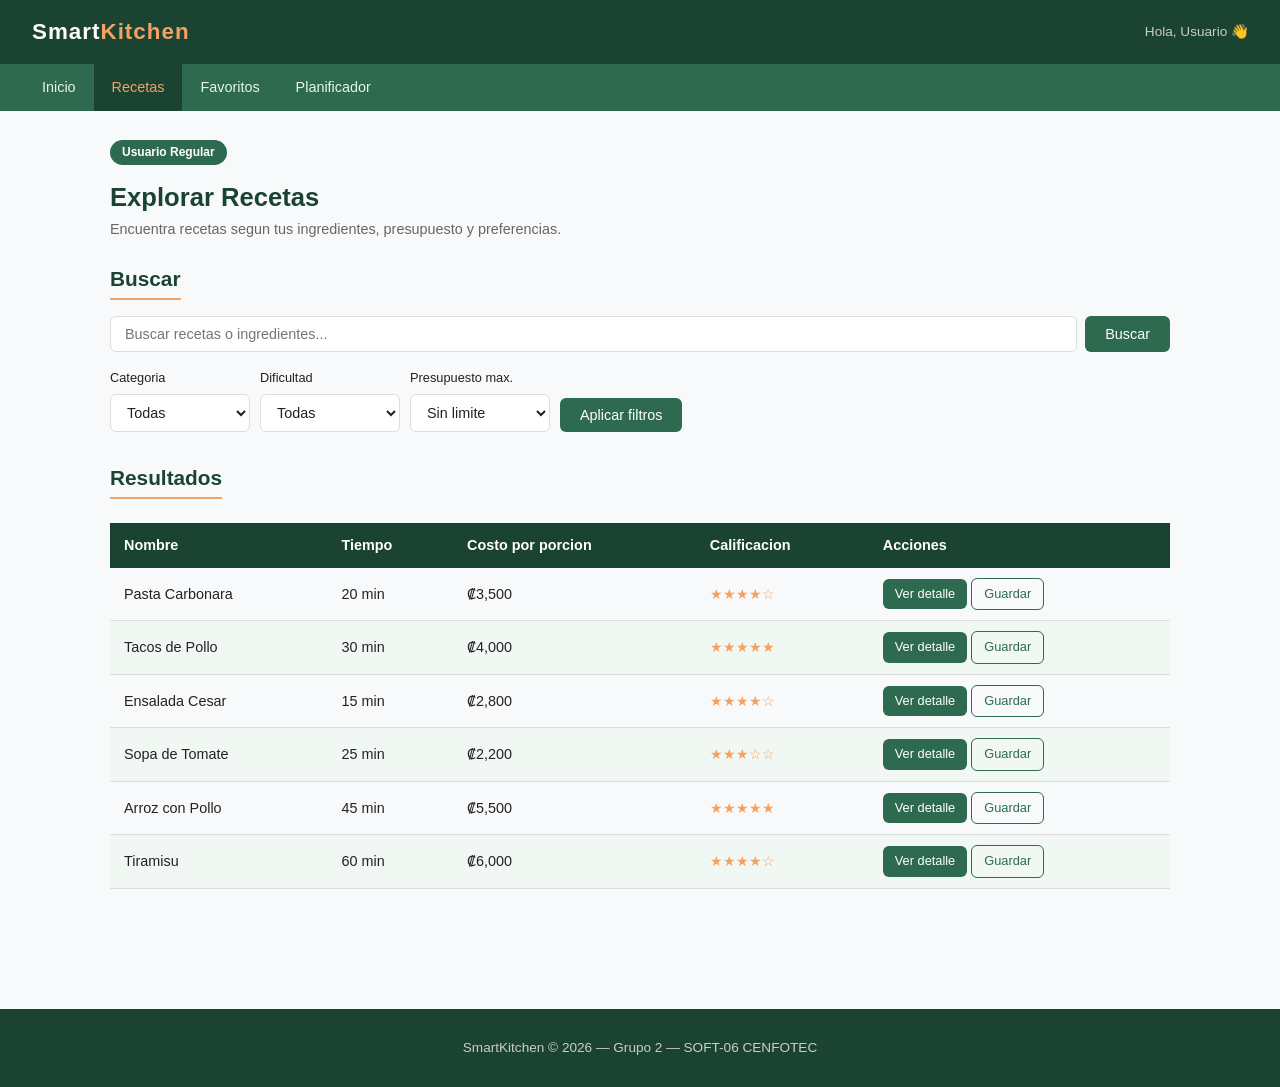
==== src/buscar.html @ d1773637 "feat: agregar estructura HTML y CSS Avance II" ====
<!DOCTYPE html>
<html lang="es">
<head>
    <meta charset="UTF-8">
    <meta name="viewport" content="width=device-width, initial-scale=1.0">
    <title>SmartKitchen - Buscar Recetas</title>
    <link rel="stylesheet" href="css/base.css">
    <link rel="stylesheet" href="css/layout.css">
    <link rel="stylesheet" href="css/components.css">
</head>
<body>

    <header>
        <span class="logo">Smart<span>Kitchen</span></span>
        <span class="user-info">Hola, Usuario 👋</span>
    </header>

    <nav>
        <ul>
            <li><a href="index.html">Inicio</a></li>
            <li><a href="buscar.html" class="active">Recetas</a></li>
            <li><a href="favoritos.html">Favoritos</a></li>
            <li><a href="planificador.html">Planificador</a></li>
        </ul>
    </nav>

    <main>

        <div class="page-title">
            <span class="user-badge usuario">Usuario Regular</span>
            <h1>Explorar Recetas</h1>
            <p>Encuentra recetas segun tus ingredientes, presupuesto y preferencias.</p>
        </div>

        <section>
            <h2>Buscar</h2>
            <div class="search-bar">
                <input type="text" placeholder="Buscar recetas o ingredientes..." aria-label="Buscar recetas">
                <button class="btn btn-primary">Buscar</button>
            </div>

            <div class="filtros">
                <div class="form-group">
                    <label for="filtro-categoria">Categoria</label>
                    <select id="filtro-categoria">
                        <option value="">Todas</option>
                        <option value="desayuno">Desayuno</option>
                        <option value="almuerzo">Almuerzo</option>
                        <option value="cena">Cena</option>
                        <option value="postre">Postre</option>
                    </select>
                </div>
                <div class="form-group">
                    <label for="filtro-dificultad">Dificultad</label>
                    <select id="filtro-dificultad">
                        <option value="">Todas</option>
                        <option value="facil">Facil</option>
                        <option value="medio">Medio</option>
                        <option value="dificil">Dificil</option>
                    </select>
                </div>
                <div class="form-group">
                    <label for="filtro-presupuesto">Presupuesto max.</label>
                    <select id="filtro-presupuesto">
                        <option value="">Sin limite</option>
                        <option value="3000">₡3,000</option>
                        <option value="5000">₡5,000</option>
                        <option value="10000">₡10,000</option>
                    </select>
                </div>
                <button class="btn btn-primary">Aplicar filtros</button>
            </div>
        </section>

        <section>
            <h2>Resultados</h2>
            <div class="table-wrapper">
                <table>
                    <thead>
                        <tr>
                            <th>Nombre</th>
                            <th>Tiempo</th>
                            <th>Costo por porcion</th>
                            <th>Calificacion</th>
                            <th>Acciones</th>
                        </tr>
                    </thead>
                    <tbody>
                        <tr>
                            <td>Pasta Carbonara</td>
                            <td>20 min</td>
                            <td>₡3,500</td>
                            <td class="stars">★★★★☆</td>
                            <td>
                                <a href="detalle-receta.html" class="btn btn-primary btn-sm">Ver detalle</a>
                                <a href="favoritos.html" class="btn btn-secondary btn-sm">Guardar</a>
                            </td>
                        </tr>
                        <tr>
                            <td>Tacos de Pollo</td>
                            <td>30 min</td>
                            <td>₡4,000</td>
                            <td class="stars">★★★★★</td>
                            <td>
                                <a href="detalle-receta.html" class="btn btn-primary btn-sm">Ver detalle</a>
                                <a href="favoritos.html" class="btn btn-secondary btn-sm">Guardar</a>
                            </td>
                        </tr>
                        <tr>
                            <td>Ensalada Cesar</td>
                            <td>15 min</td>
                            <td>₡2,800</td>
                            <td class="stars">★★★★☆</td>
                            <td>
                                <a href="detalle-receta.html" class="btn btn-primary btn-sm">Ver detalle</a>
                                <a href="favoritos.html" class="btn btn-secondary btn-sm">Guardar</a>
                            </td>
                        </tr>
                        <tr>
                            <td>Sopa de Tomate</td>
                            <td>25 min</td>
                            <td>₡2,200</td>
                            <td class="stars">★★★☆☆</td>
                            <td>
                                <a href="detalle-receta.html" class="btn btn-primary btn-sm">Ver detalle</a>
                                <a href="favoritos.html" class="btn btn-secondary btn-sm">Guardar</a>
                            </td>
                        </tr>
                        <tr>
                            <td>Arroz con Pollo</td>
                            <td>45 min</td>
                            <td>₡5,500</td>
                            <td class="stars">★★★★★</td>
                            <td>
                                <a href="detalle-receta.html" class="btn btn-primary btn-sm">Ver detalle</a>
                                <a href="favoritos.html" class="btn btn-secondary btn-sm">Guardar</a>
                            </td>
                        </tr>
                        <tr>
                            <td>Tiramisu</td>
                            <td>60 min</td>
                            <td>₡6,000</td>
                            <td class="stars">★★★★☆</td>
                            <td>
                                <a href="detalle-receta.html" class="btn btn-primary btn-sm">Ver detalle</a>
                                <a href="favoritos.html" class="btn btn-secondary btn-sm">Guardar</a>
                            </td>
                        </tr>
                    </tbody>
                </table>
            </div>
        </section>

    </main>

    <footer>
        <p>SmartKitchen &copy; 2026 — Grupo 2 — SOFT-06 CENFOTEC</p>
    </footer>

</body>
</html>
---- src/css/base.css ----
/* base.css - variables, reset y tipografia */

:root {
    --color-primary: #2d6a4f;
    --color-primary-dark: #1b4332;
    --color-accent: #f4a261;
    --color-accent-dark: #e76f51;
    --color-bg: #f8f9fa;
    --color-white: #ffffff;
    --color-text: #222222;
    --color-text-light: #666666;
    --color-border: #dddddd;
    --color-error: #c0392b;
    --color-success: #27ae60;

    --font-main: 'Segoe UI', Arial, sans-serif;
    --radius: 6px;
    --shadow: 0 2px 8px rgba(0, 0, 0, 0.08);
    --transition: 0.2s ease;
}

* {
    box-sizing: border-box;
    margin: 0;
    padding: 0;
}

body {
    font-family: var(--font-main);
    background-color: var(--color-bg);
    color: var(--color-text);
    line-height: 1.6;
    font-size: 15px;
}

a {
    color: var(--color-primary);
    text-decoration: none;
}

a:hover {
    color: var(--color-accent-dark);
}

a:focus {
    outline: 2px solid var(--color-accent);
    outline-offset: 2px;
}

img {
    max-width: 100%;
    display: block;
}

ul {
    list-style: none;
}

h1, h2, h3, h4 {
    line-height: 1.3;
    color: var(--color-primary-dark);
}
---- src/css/layout.css ----
/* layout.css - header, nav, footer y estructura de paginas */

/* ── HEADER ── */
header {
    background-color: var(--color-primary-dark);
    color: var(--color-white);
    padding: 14px 32px;
    display: flex;
    align-items: center;
    justify-content: space-between;
}

header .logo {
    font-size: 1.4rem;
    font-weight: bold;
    color: var(--color-white);
    letter-spacing: 1px;
}

header .logo span {
    color: var(--color-accent);
}

header .user-info {
    font-size: 0.85rem;
    color: #ccc;
}

/* ── NAV ── */
nav {
    background-color: var(--color-primary);
    position: sticky;
    top: 0;
    z-index: 100;
}

nav ul {
    display: flex;
    flex-wrap: wrap;
    padding: 0 24px;
}

nav ul li a {
    display: block;
    color: #e8f5e9;
    padding: 12px 18px;
    font-size: 0.9rem;
    font-weight: 500;
    transition: background-color var(--transition), color var(--transition);
}

nav ul li a:hover,
nav ul li a.active {
    background-color: var(--color-primary-dark);
    color: var(--color-accent);
}

nav ul li a:focus {
    outline: 2px solid var(--color-accent);
    outline-offset: -2px;
}

/* ── MAIN ── */
main {
    max-width: 1100px;
    margin: 0 auto;
    padding: 28px 20px 48px;
}

/* ── SECTION ── */
section {
    margin-bottom: 32px;
}

section h2 {
    font-size: 1.3rem;
    margin-bottom: 16px;
    padding-bottom: 6px;
    border-bottom: 2px solid var(--color-accent);
    display: inline-block;
}

/* ── FOOTER ── */
footer {
    background-color: var(--color-primary-dark);
    color: #ccc;
    padding: 28px 32px;
    text-align: center;
    font-size: 0.85rem;
    margin-top: 40px;
}

footer a {
    color: var(--color-accent);
}

/* ── PAGE TITLE ── */
.page-title {
    margin-bottom: 24px;
}

.page-title h1 {
    font-size: 1.6rem;
    color: var(--color-primary-dark);
}

.page-title p {
    color: var(--color-text-light);
    margin-top: 4px;
    font-size: 0.9rem;
}

/* ── BADGE DE USUARIO ── */
.user-badge {
    display: inline-block;
    padding: 3px 12px;
    border-radius: 20px;
    font-size: 0.75rem;
    font-weight: bold;
    margin-bottom: 16px;
}

.user-badge.chef {
    background-color: #f4a261;
    color: #1b1b1b;
}

.user-badge.usuario {
    background-color: #2d6a4f;
    color: #ffffff;
}

/* ── RESPONSIVE ── */
@media (max-width: 768px) {
    header {
        flex-direction: column;
        align-items: flex-start;
        gap: 6px;
        padding: 12px 16px;
    }

    nav ul {
        flex-direction: column;
        padding: 0;
    }

    nav ul li a {
        padding: 10px 16px;
        border-bottom: 1px solid rgba(255,255,255,0.08);
    }

    main {
        padding: 16px 12px 32px;
    }
}
---- src/css/components.css ----
/* components.css - botones, cards, formularios, tablas */

/* ── BOTONES ── */
.btn {
    display: inline-block;
    padding: 9px 20px;
    border-radius: var(--radius);
    font-size: 0.9rem;
    font-weight: 500;
    cursor: pointer;
    border: none;
    transition: background-color var(--transition), opacity var(--transition);
    text-align: center;
}

.btn:focus {
    outline: 2px solid var(--color-accent);
    outline-offset: 2px;
}

.btn-primary {
    background-color: var(--color-primary);
    color: var(--color-white);
}

.btn-primary:hover {
    background-color: var(--color-primary-dark);
    color: var(--color-white);
}

.btn-secondary {
    background-color: transparent;
    color: var(--color-primary);
    border: 1px solid var(--color-primary);
}

.btn-secondary:hover {
    background-color: var(--color-primary);
    color: var(--color-white);
}

.btn-accent {
    background-color: var(--color-accent);
    color: #1b1b1b;
}

.btn-accent:hover {
    background-color: var(--color-accent-dark);
    color: var(--color-white);
}

.btn-danger {
    background-color: var(--color-error);
    color: var(--color-white);
}

.btn-danger:hover {
    opacity: 0.85;
}

.btn-sm {
    padding: 5px 12px;
    font-size: 0.8rem;
}

.btn-group {
    display: flex;
    gap: 10px;
    flex-wrap: wrap;
    margin-top: 16px;
}

/* ── CARDS ── */
.cards-grid {
    display: grid;
    grid-template-columns: repeat(auto-fill, minmax(220px, 1fr));
    gap: 20px;
}

.card {
    background-color: var(--color-white);
    border-radius: var(--radius);
    box-shadow: var(--shadow);
    overflow: hidden;
    transition: box-shadow var(--transition);
}

.card:hover {
    box-shadow: 0 4px 16px rgba(0,0,0,0.13);
}

.card img {
    width: 100%;
    height: 150px;
    object-fit: cover;
    background-color: #e0e0e0;
}

.card-img-placeholder {
    width: 100%;
    height: 150px;
    background-color: #e8f5e9;
    display: flex;
    align-items: center;
    justify-content: center;
    color: var(--color-text-light);
    font-size: 0.8rem;
}

.card-body {
    padding: 14px 16px;
}

.card-body h3 {
    font-size: 1rem;
    margin-bottom: 6px;
    color: var(--color-primary-dark);
}

.card-body p {
    font-size: 0.85rem;
    color: var(--color-text-light);
    margin-bottom: 4px;
}

.card-body .card-actions {
    margin-top: 12px;
    display: flex;
    gap: 8px;
}

.card-meta {
    display: flex;
    gap: 12px;
    font-size: 0.8rem;
    color: var(--color-text-light);
    margin-bottom: 8px;
}

/* ── FORMULARIOS ── */
.form-group {
    margin-bottom: 18px;
}

.form-group label {
    display: block;
    font-size: 0.9rem;
    font-weight: 500;
    margin-bottom: 5px;
    color: var(--color-text);
}

.form-group input[type="text"],
.form-group input[type="number"],
.form-group input[type="email"],
.form-group input[type="date"],
.form-group input[type="password"],
.form-group select,
.form-group textarea {
    width: 100%;
    padding: 9px 12px;
    border: 1px solid var(--color-border);
    border-radius: var(--radius);
    font-size: 0.9rem;
    font-family: var(--font-main);
    color: var(--color-text);
    background-color: var(--color-white);
    transition: border-color var(--transition);
}

.form-group input:focus,
.form-group select:focus,
.form-group textarea:focus {
    outline: none;
    border-color: var(--color-primary);
    box-shadow: 0 0 0 2px rgba(45, 106, 79, 0.15);
}

.form-group textarea {
    resize: vertical;
    min-height: 90px;
}

.form-row {
    display: flex;
    gap: 16px;
    flex-wrap: wrap;
}

.form-row .form-group {
    flex: 1;
    min-width: 160px;
}

.form-note {
    font-size: 0.78rem;
    color: var(--color-text-light);
    margin-top: 4px;
}

/* ── TABLA ── */
.table-wrapper {
    overflow-x: auto;
    margin-top: 8px;
}

table {
    width: 100%;
    border-collapse: collapse;
    font-size: 0.9rem;
}

thead {
    background-color: var(--color-primary-dark);
    color: var(--color-white);
}

thead th {
    padding: 11px 14px;
    text-align: left;
    font-weight: 600;
}

tbody tr:nth-child(even) {
    background-color: #f1f8f4;
}

tbody tr:hover {
    background-color: #e8f5e9;
}

tbody td {
    padding: 10px 14px;
    border-bottom: 1px solid var(--color-border);
    color: var(--color-text);
}

.status-badge {
    display: inline-block;
    padding: 2px 10px;
    border-radius: 20px;
    font-size: 0.75rem;
    font-weight: 600;
}

.status-publicada { background-color: #d4edda; color: #155724; }
.status-borrador  { background-color: #fff3cd; color: #856404; }
.status-revisar   { background-color: #f8d7da; color: #721c24; }

/* ── FILTROS ── */
.filtros {
    display: flex;
    gap: 10px;
    flex-wrap: wrap;
    margin-bottom: 20px;
    align-items: flex-end;
}

.filtros .form-group {
    margin-bottom: 0;
    min-width: 140px;
}

.filtros label {
    font-size: 0.8rem;
}

/* ── SEARCH BAR ── */
.search-bar {
    display: flex;
    gap: 8px;
    margin-bottom: 16px;
}

.search-bar input {
    flex: 1;
    padding: 9px 14px;
    border: 1px solid var(--color-border);
    border-radius: var(--radius);
    font-size: 0.9rem;
}

.search-bar input:focus {
    outline: none;
    border-color: var(--color-primary);
}

/* ── PLANIFICADOR ── */
.planificador-grid {
    display: grid;
    grid-template-columns: 100px repeat(7, 1fr);
    gap: 4px;
    font-size: 0.8rem;
}

.plan-header {
    background-color: var(--color-primary);
    color: var(--color-white);
    padding: 8px 4px;
    text-align: center;
    border-radius: var(--radius);
    font-weight: 600;
}

.plan-meal-label {
    background-color: var(--color-primary-dark);
    color: var(--color-white);
    padding: 8px 6px;
    text-align: center;
    border-radius: var(--radius);
    font-size: 0.75rem;
    display: flex;
    align-items: center;
    justify-content: center;
}

.plan-cell {
    background-color: var(--color-white);
    border: 1px solid var(--color-border);
    border-radius: var(--radius);
    padding: 6px;
    min-height: 60px;
    font-size: 0.75rem;
    color: var(--color-text-light);
    display: flex;
    align-items: center;
    justify-content: center;
    text-align: center;
    cursor: pointer;
    transition: background-color var(--transition);
}

.plan-cell:hover {
    background-color: #e8f5e9;
    color: var(--color-primary);
}

.plan-cell.filled {
    color: var(--color-text);
    font-weight: 500;
    background-color: #f1f8f4;
}

/* ── ALERT ── */
.alert {
    padding: 12px 16px;
    border-radius: var(--radius);
    font-size: 0.88rem;
    margin-bottom: 16px;
}

.alert-success {
    background-color: #d4edda;
    color: #155724;
    border-left: 4px solid var(--color-success);
}

.alert-info {
    background-color: #d1ecf1;
    color: #0c5460;
    border-left: 4px solid #17a2b8;
}

/* ── ESTRELLAS ── */
.stars {
    color: var(--color-accent);
    font-size: 0.9rem;
}

/* ── RESPONSIVE COMPONENTS ── */
@media (max-width: 768px) {
    .cards-grid {
        grid-template-columns: repeat(auto-fill, minmax(160px, 1fr));
    }

    .form-row {
        flex-direction: column;
    }

    .planificador-grid {
        grid-template-columns: 80px repeat(7, 1fr);
        font-size: 0.7rem;
    }

    .filtros {
        flex-direction: column;
    }
}
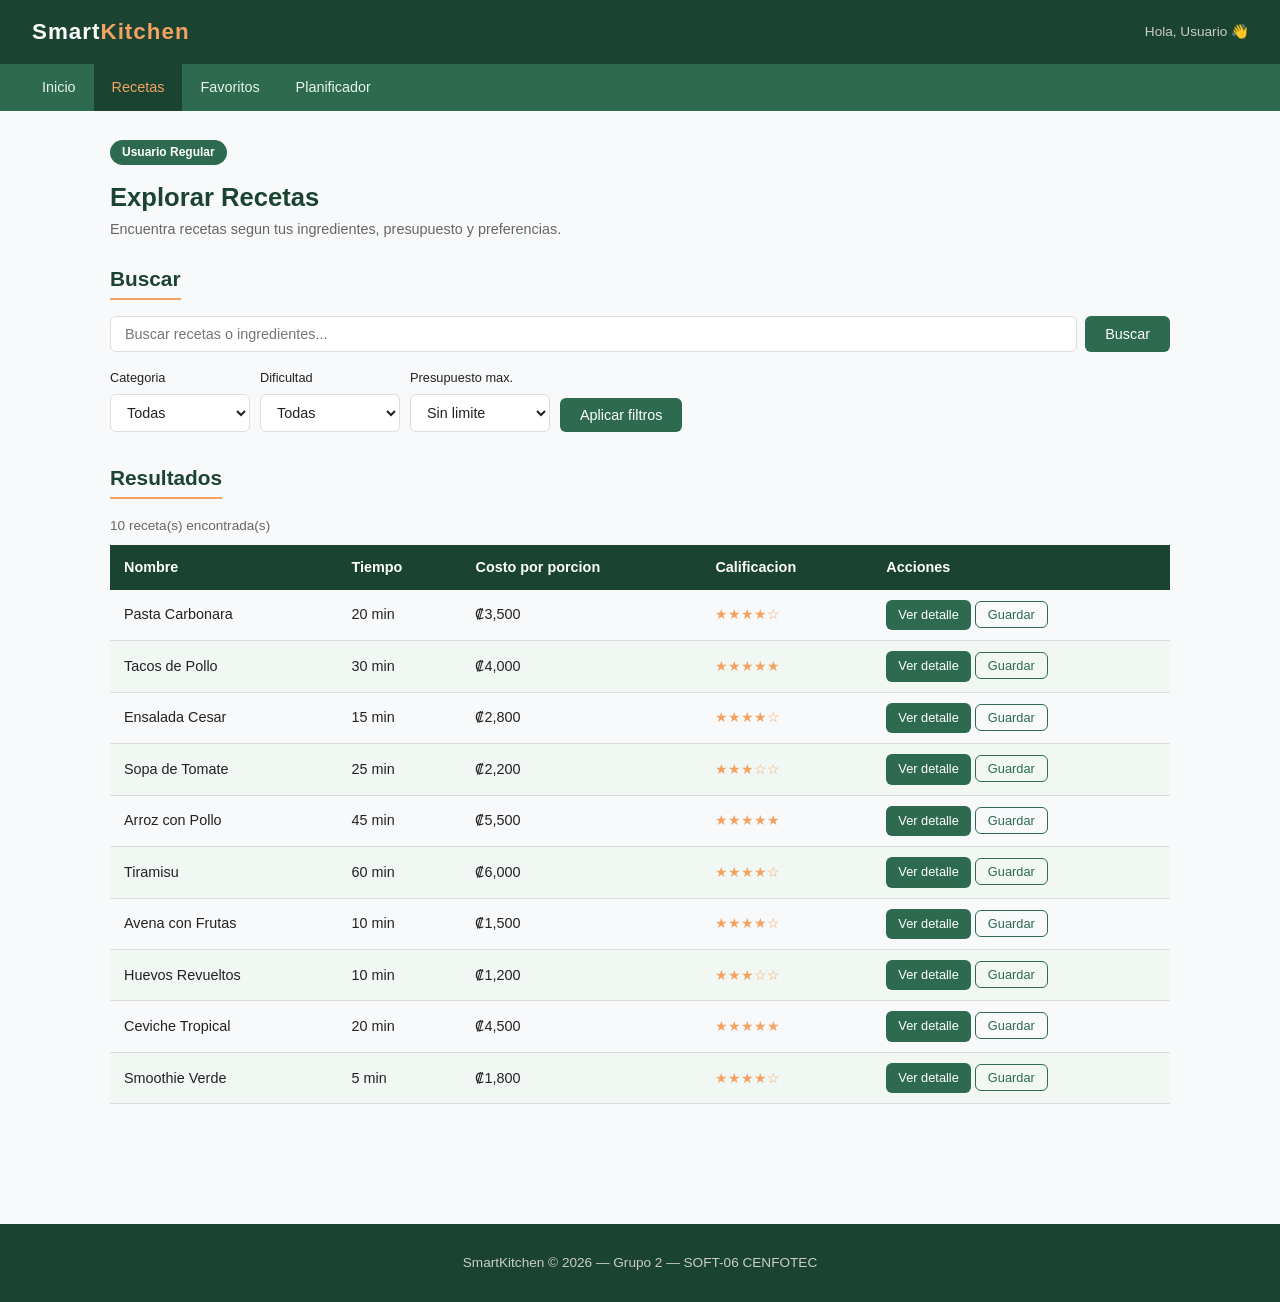
==== commit a89d3526: "feat: agregar funcionalidades JavaScript avance 3" ====
--- a/src/buscar.html
+++ b/src/buscar.html
@@ -157,5 +157,6 @@
         <p>SmartKitchen &copy; 2026 — Grupo 2 — SOFT-06 CENFOTEC</p>
     </footer>
 
+    <script src="js/buscar.js"></script>
 </body>
 </html>
